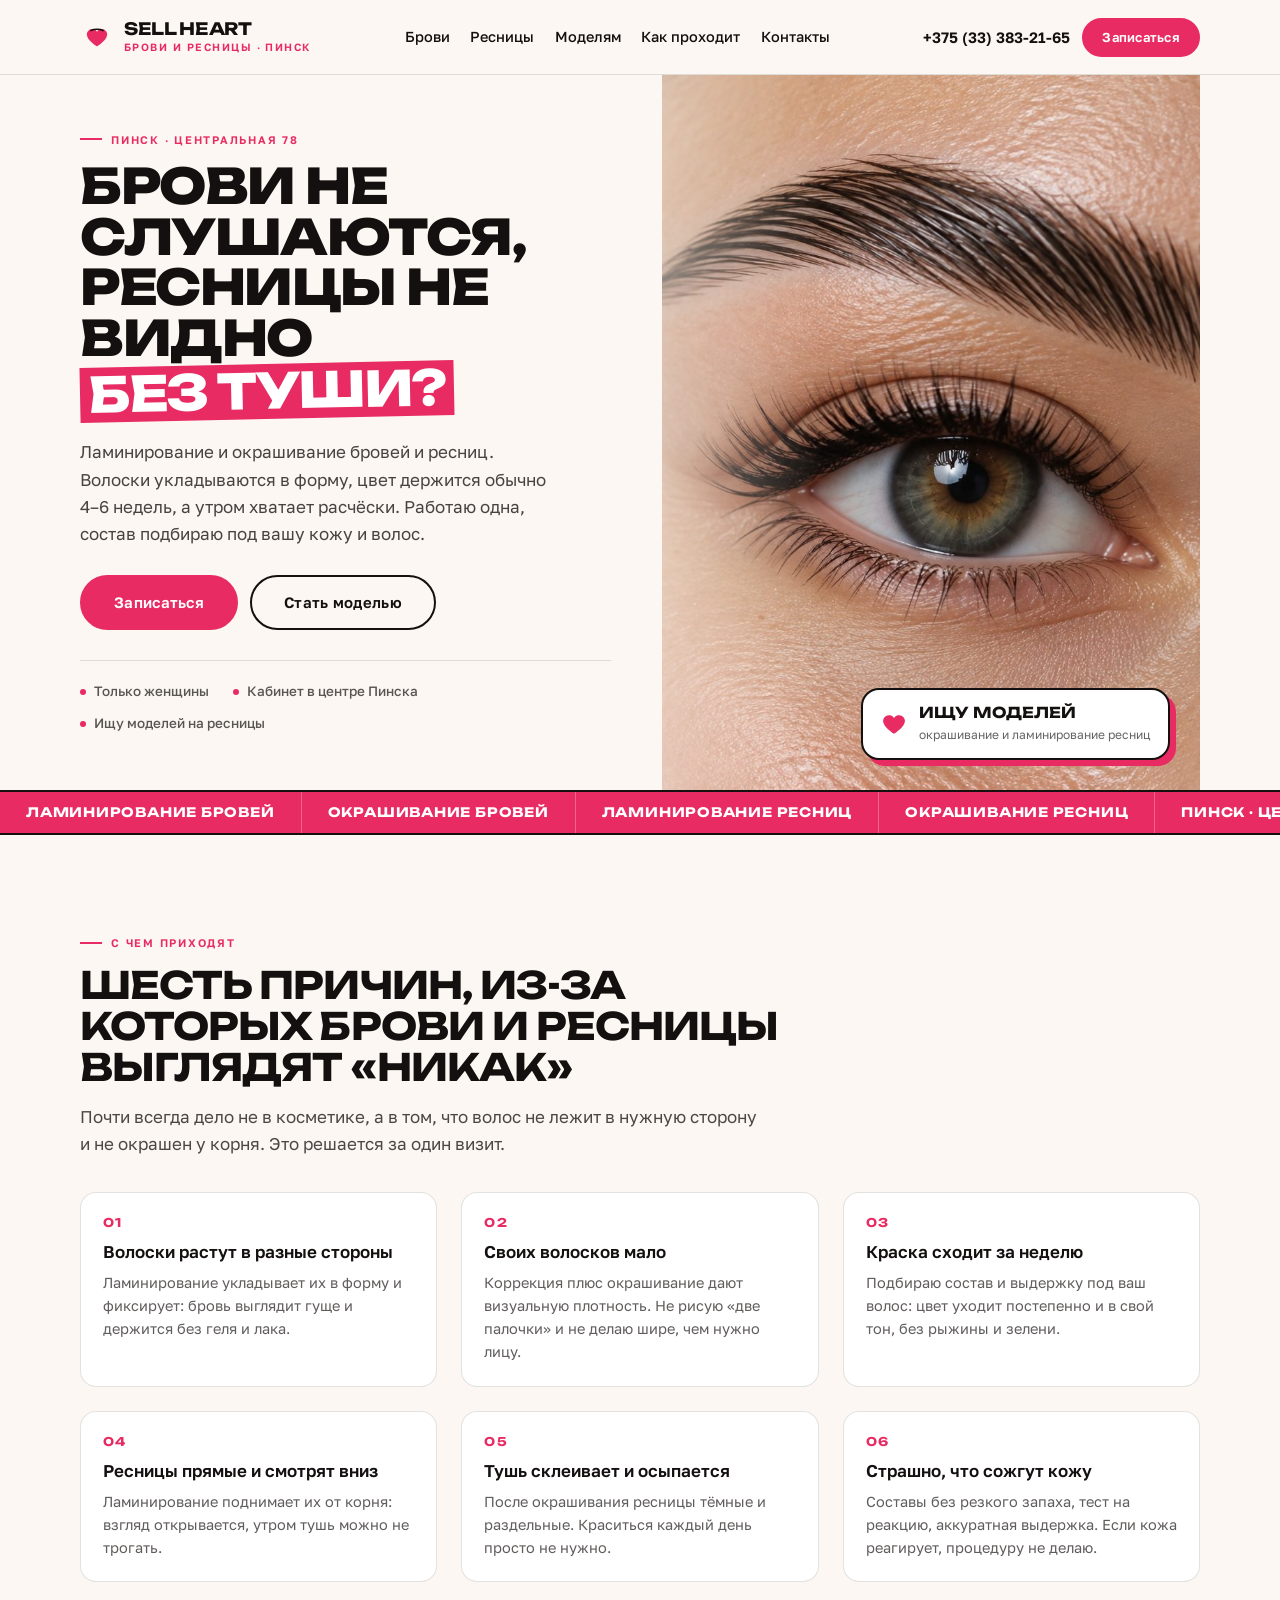
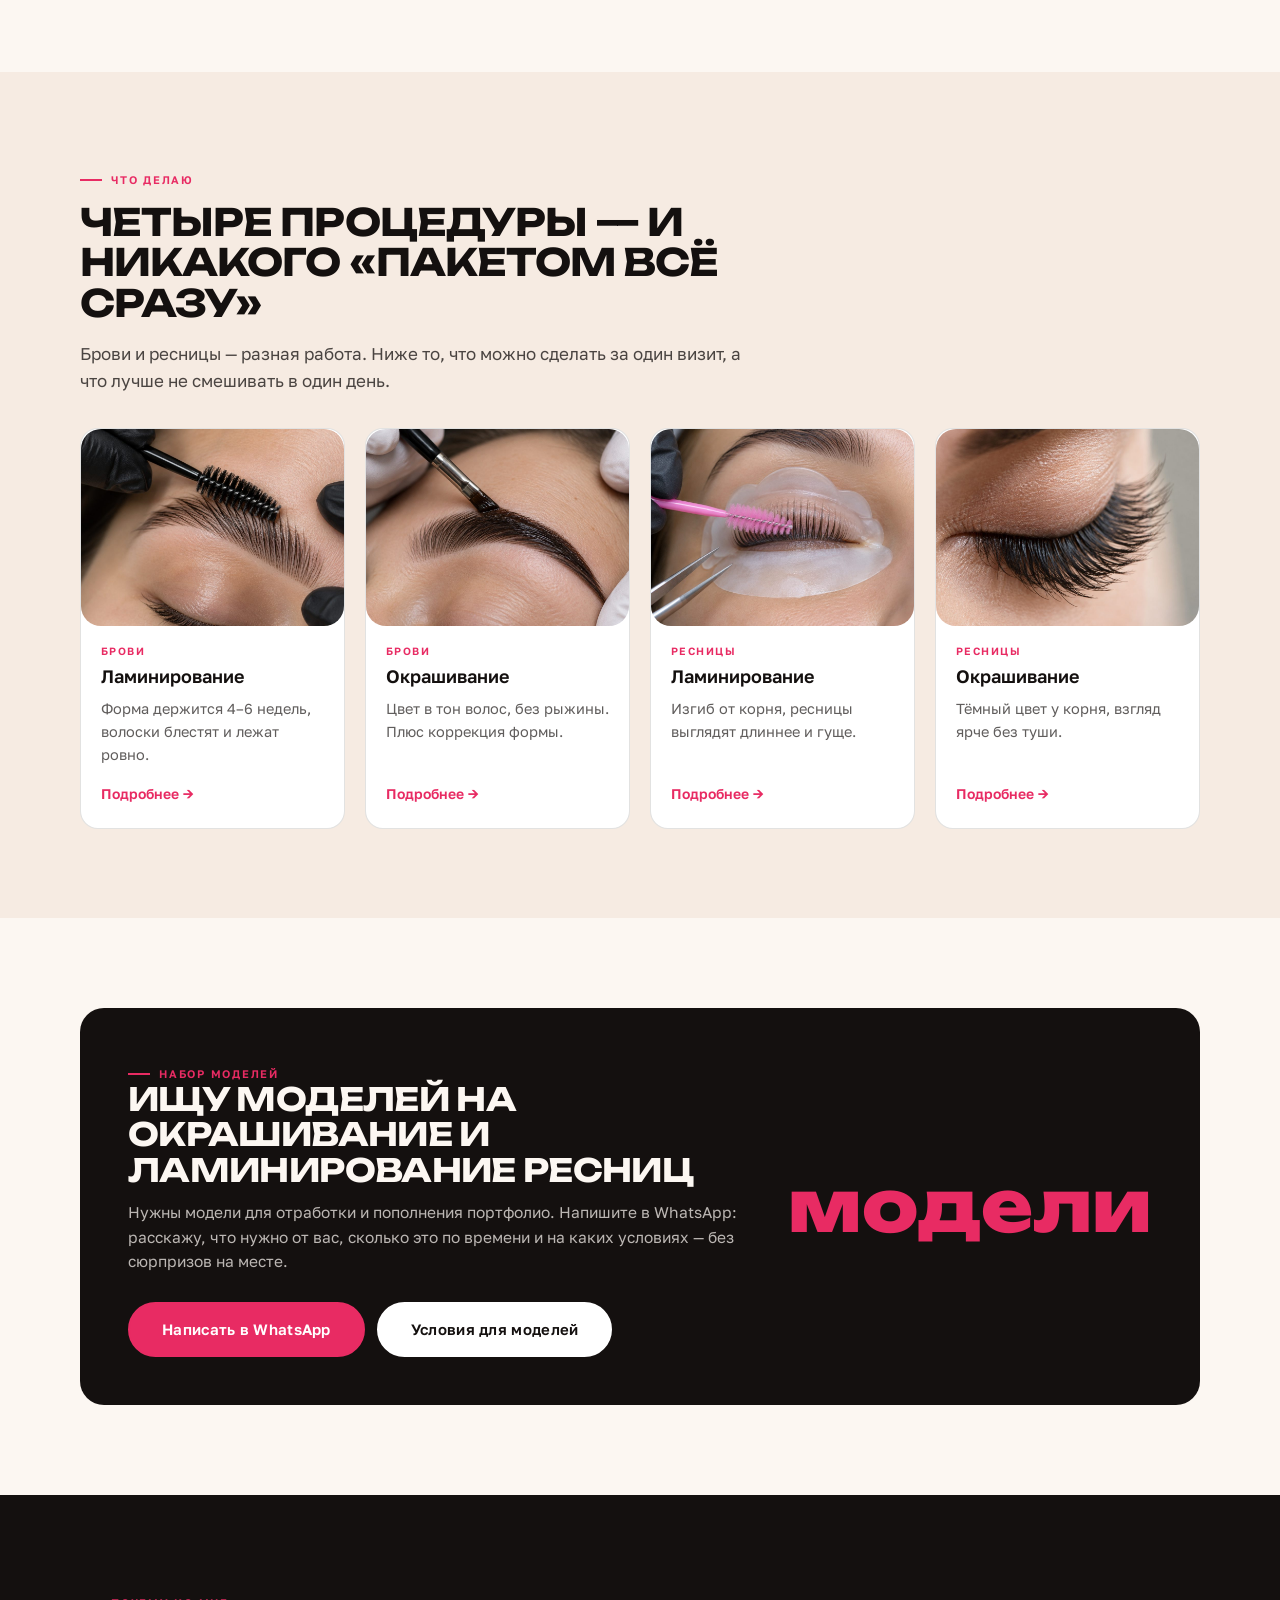
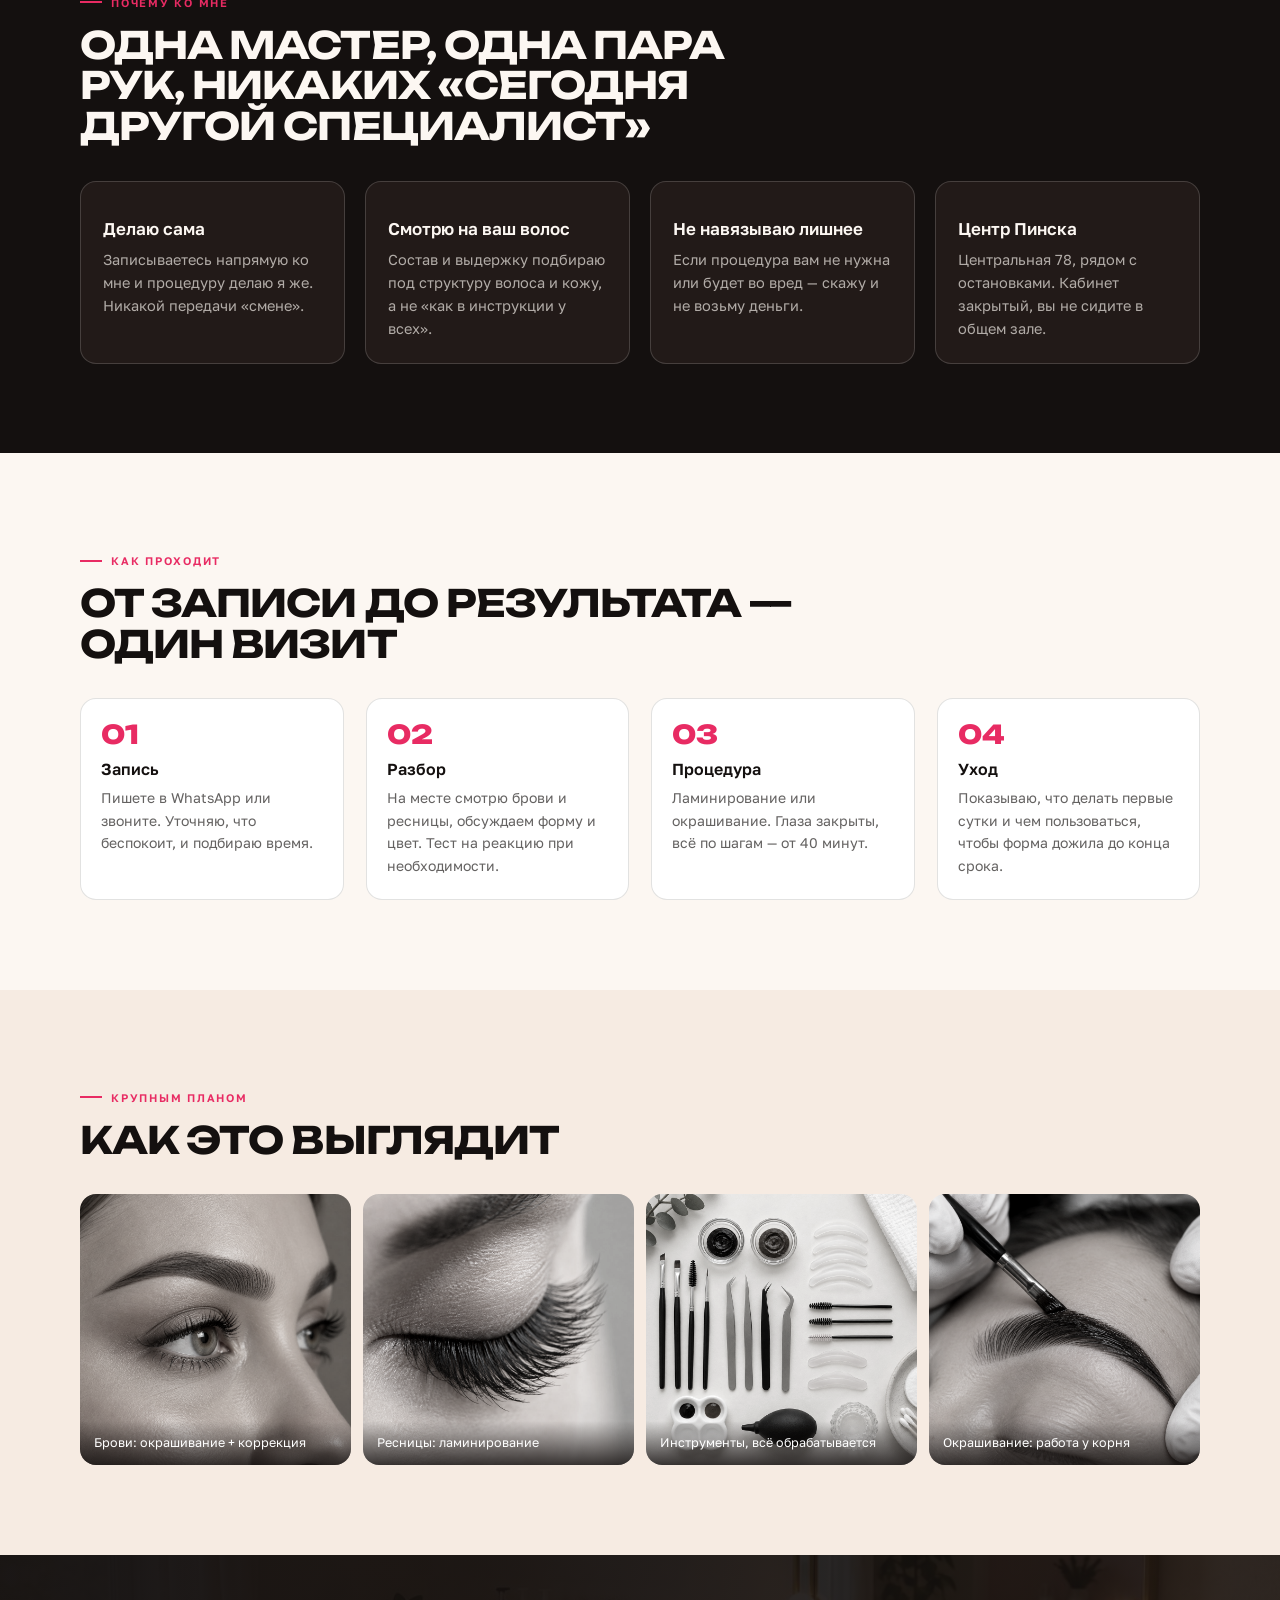
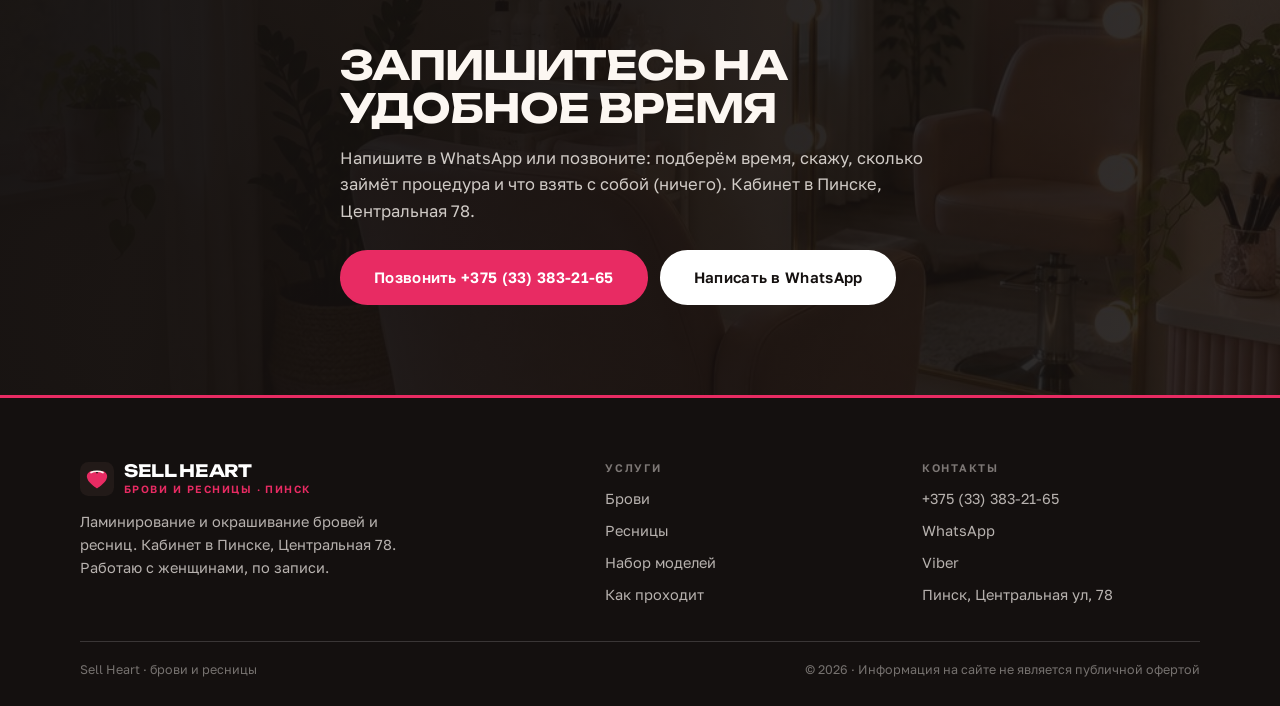
==== index.html @ 3dd67a6f "Сайт Sell Heart: брови и ресницы, 6 страниц" ====
<!doctype html>
<html lang="ru">
<head>
<meta charset="utf-8">
<meta name="viewport" content="width=device-width, initial-scale=1">
<title>Sell Heart — ламинирование и окрашивание бровей и ресниц в Пинске</title>
<meta name="description" content="Ламинирование и окрашивание бровей и ресниц в Пинске, Центральная 78. Ищу моделей на ресницы. Запись по телефону +375 (33) 383-21-65.">
<meta property="og:title" content="Sell Heart — ламинирование и окрашивание бровей и ресниц в Пинске">
<meta property="og:description" content="Ламинирование и окрашивание бровей и ресниц в Пинске, Центральная 78. Ищу моделей на ресницы. Запись по телефону +375 (33) 383-21-65.">
<meta property="og:type" content="website">
<link rel="icon" href="assets/img/favicon.svg" type="image/svg+xml">
<link rel="stylesheet" href="assets/css/style.css?v=1">
</head>
<body>
<header class="site-head">
  <div class="wrap head-in">
    <a class="brand" href="index.html">
      <svg class="brand-mark" viewBox="0 0 40 40" aria-hidden="true">
        <rect width="40" height="40" rx="10" fill="#FCF7F2"/>
        <path d="M20 31s-9-5.6-11.1-10.8A6.2 6.2 0 0 1 20 13.7 6.2 6.2 0 0 1 31.1 20.2C29 25.4 20 31 20 31z" fill="#E82B63"/>
        <path d="M13 12.4c3.6-2 10.4-2 14 0" stroke="#14100F" stroke-width="2" stroke-linecap="round" fill="none"/>
      </svg>
      <span class="brand-txt"><b>Sell Heart</b><span>брови и ресницы · Пинск</span></span>
    </a>
    <nav class="nav" id="nav"><a href="brovi.html">Брови</a><a href="resnicy.html">Ресницы</a><a href="modeli.html">Моделям</a><a href="kak-prohodit.html">Как проходит</a><a href="kontakty.html">Контакты</a></nav>
    <div class="head-cta">
      <a class="head-phone" href="tel:+375333832165">+375 (33) 383-21-65</a>
      <a class="btn btn--sm" href="tel:+375333832165">Записаться</a>
      <button class="burger" id="burger" aria-label="Меню" aria-expanded="false"><span></span></button>
    </div>
  </div>
</header>
<section class="hero">
  <div class="wrap hero-in">
    <div class="hero-txt">
      <span class="kick">Пинск · Центральная 78</span>
      <h1>Брови не слушаются,<br>ресницы не видно <span class="hl">без туши?</span></h1>
      <p class="hero-sub">Ламинирование и окрашивание бровей и ресниц. Волоски укладываются в форму, цвет держится обычно 4–6 недель, а утром хватает расчёски. Работаю одна, состав подбираю под вашу кожу и волос.</p>
      <div class="btn-row">
        <a class="btn btn--lg" href="tel:+375333832165">Записаться</a>
        <a class="btn btn--lg btn--ghost" href="modeli.html">Стать моделью</a>
      </div>
      <div class="hero-facts">
        <span>Только женщины</span>
        <span>Кабинет в центре Пинска</span>
        <span>Ищу моделей на ресницы</span>
      </div>
    </div>
    <div class="hero-media">
      <img src="assets/img/hero-eye.jpg" alt="Ламинированные брови и окрашенные ресницы крупным планом" width="1024" height="1024">
      <div class="hero-badge"><svg viewBox="0 0 24 24" aria-hidden="true"><path d="M12 21s-7.5-4.7-9.3-9A5.2 5.2 0 0 1 12 6.5 5.2 5.2 0 0 1 21.3 12c-1.8 4.3-9.3 9-9.3 9z" fill="#E82B63"/></svg><div><b>Ищу моделей</b><span>окрашивание и ламинирование ресниц</span></div></div>
    </div>
  </div>
</section>

<div class="marquee"><div class="marquee-track"><span>Ламинирование бровей</span><span>Окрашивание бровей</span><span>Ламинирование ресниц</span><span>Окрашивание ресниц</span><span>Пинск · Центральная 78</span><span>Набор моделей</span><span>Ламинирование бровей</span><span>Окрашивание бровей</span><span>Ламинирование ресниц</span><span>Окрашивание ресниц</span><span>Пинск · Центральная 78</span><span>Набор моделей</span></div></div>

<section class="sec">
  <div class="wrap">
    <div class="sec-head rv">
      <span class="kick">С чем приходят</span>
      <h2 class="stitle">Шесть причин, из-за которых брови и ресницы выглядят «никак»</h2>
      <p class="lead">Почти всегда дело не в косметике, а в том, что волос не лежит в нужную сторону и не окрашен у корня. Это решается за один визит.</p>
    </div>
    <div class="g3 mt-l">
      <article class="sym rv"><div class="n">01</div><h3>Волоски растут в разные стороны</h3><p>Ламинирование укладывает их в форму и фиксирует: бровь выглядит гуще и держится без геля и лака.</p></article>
      <article class="sym rv"><div class="n">02</div><h3>Своих волосков мало</h3><p>Коррекция плюс окрашивание дают визуальную плотность. Не рисую «две палочки» и не делаю шире, чем нужно лицу.</p></article>
      <article class="sym rv"><div class="n">03</div><h3>Краска сходит за неделю</h3><p>Подбираю состав и выдержку под ваш волос: цвет уходит постепенно и в свой тон, без рыжины и зелени.</p></article>
      <article class="sym rv"><div class="n">04</div><h3>Ресницы прямые и смотрят вниз</h3><p>Ламинирование поднимает их от корня: взгляд открывается, утром тушь можно не трогать.</p></article>
      <article class="sym rv"><div class="n">05</div><h3>Тушь склеивает и осыпается</h3><p>После окрашивания ресницы тёмные и раздельные. Краситься каждый день просто не нужно.</p></article>
      <article class="sym rv"><div class="n">06</div><h3>Страшно, что сожгут кожу</h3><p>Составы без резкого запаха, тест на реакцию, аккуратная выдержка. Если кожа реагирует, процедуру не делаю.</p></article>
    </div>
  </div>
</section>

<section class="sec sec--paper">
  <div class="wrap">
    <div class="sec-head rv">
      <span class="kick">Что делаю</span>
      <h2 class="stitle">Четыре процедуры — и никакого «пакетом всё сразу»</h2>
      <p class="lead">Брови и ресницы — разная работа. Ниже то, что можно сделать за один визит, а что лучше не смешивать в один день.</p>
    </div>
    <div class="g4 mt-l">
      <article class="card rv">
        <div class="ph"><img src="assets/img/brow-comb.jpg" alt="Ламинирование бровей: волоски укладывают щёточкой" width="1024" height="1024" loading="lazy"></div>
        <div class="body"><span class="tag">Брови</span><h3>Ламинирование</h3><p>Форма держится 4–6 недель, волоски блестят и лежат ровно.</p><a class="more" href="brovi.html">Подробнее</a></div>
      </article>
      <article class="card rv">
        <div class="ph"><img src="assets/img/tint.jpg" alt="Окрашивание бровей кисточкой" width="1024" height="1024" loading="lazy"></div>
        <div class="body"><span class="tag">Брови</span><h3>Окрашивание</h3><p>Цвет в тон волос, без рыжины. Плюс коррекция формы.</p><a class="more" href="brovi.html">Подробнее</a></div>
      </article>
      <article class="card rv">
        <div class="ph"><img src="assets/img/lash-pads.jpg" alt="Ламинирование ресниц на силиконовых валиках" width="1024" height="1024" loading="lazy"></div>
        <div class="body"><span class="tag">Ресницы</span><h3>Ламинирование</h3><p>Изгиб от корня, ресницы выглядят длиннее и гуще.</p><a class="more" href="resnicy.html">Подробнее</a></div>
      </article>
      <article class="card rv">
        <div class="ph"><img src="assets/img/lash-macro.jpg" alt="Окрашенные ресницы крупным планом" width="1024" height="1024" loading="lazy"></div>
        <div class="body"><span class="tag">Ресницы</span><h3>Окрашивание</h3><p>Тёмный цвет у корня, взгляд ярче без туши.</p><a class="more" href="resnicy.html">Подробнее</a></div>
      </article>
    </div>
  </div>
</section>

<section class="sec">
  <div class="wrap">
    <div class="band rv">
      <div>
        <span class="kick">Набор моделей</span>
        <h2>Ищу моделей на окрашивание и ламинирование ресниц</h2>
        <p>Нужны модели для отработки и пополнения портфолио. Напишите в WhatsApp: расскажу, что нужно от вас, сколько это по времени и на каких условиях — без сюрпризов на месте.</p>
        <div class="btn-row"><a class="btn btn--lg" href="https://wa.me/375333832165">Написать в WhatsApp</a><a class="btn btn--lg btn--light" href="modeli.html">Условия для моделей</a></div>
      </div>
      <div class="big">модели</div>
    </div>
  </div>
</section>

<section class="sec sec--ink">
  <div class="wrap">
    <div class="sec-head rv">
      <span class="kick">Почему ко мне</span>
      <h2 class="stitle">Одна мастер, одна пара рук, никаких «сегодня другой специалист»</h2>
    </div>
    <div class="g4 mt-l">
      <article class="sym rv"><h3>Делаю сама</h3><p>Записываетесь напрямую ко мне и процедуру делаю я же. Никакой передачи «смене».</p></article>
      <article class="sym rv"><h3>Смотрю на ваш волос</h3><p>Состав и выдержку подбираю под структуру волоса и кожу, а не «как в инструкции у всех».</p></article>
      <article class="sym rv"><h3>Не навязываю лишнее</h3><p>Если процедура вам не нужна или будет во вред — скажу и не возьму деньги.</p></article>
      <article class="sym rv"><h3>Центр Пинска</h3><p>Центральная 78, рядом с остановками. Кабинет закрытый, вы не сидите в общем зале.</p></article>
    </div>
  </div>
</section>

<section class="sec">
  <div class="wrap">
    <div class="sec-head rv">
      <span class="kick">Как проходит</span>
      <h2 class="stitle">От записи до результата — один визит</h2>
    </div>
    <div class="steps">
      <div class="step rv"><div class="n">01</div><h3>Запись</h3><p>Пишете в WhatsApp или звоните. Уточняю, что беспокоит, и подбираю время.</p></div>
      <div class="step rv"><div class="n">02</div><h3>Разбор</h3><p>На месте смотрю брови и ресницы, обсуждаем форму и цвет. Тест на реакцию при необходимости.</p></div>
      <div class="step rv"><div class="n">03</div><h3>Процедура</h3><p>Ламинирование или окрашивание. Глаза закрыты, всё по шагам — от 40 минут.</p></div>
      <div class="step rv"><div class="n">04</div><h3>Уход</h3><p>Показываю, что делать первые сутки и чем пользоваться, чтобы форма дожила до конца срока.</p></div>
    </div>
  </div>
</section>

<section class="sec sec--paper">
  <div class="wrap">
    <div class="sec-head rv">
      <span class="kick">Крупным планом</span>
      <h2 class="stitle">Как это выглядит</h2>
    </div>
    <div class="gal mt-l">
      <figure class="rv"><img src="assets/img/brow-side.jpg" alt="Оформленные брови" width="1024" height="1024" loading="lazy"><figcaption>Брови: окрашивание + коррекция</figcaption></figure>
      <figure class="rv"><img src="assets/img/lash-macro.jpg" alt="Ресницы после ламинирования" width="1024" height="1024" loading="lazy"><figcaption>Ресницы: ламинирование</figcaption></figure>
      <figure class="rv"><img src="assets/img/tools.jpg" alt="Инструменты для бровей и ресниц" width="1024" height="1024" loading="lazy"><figcaption>Инструменты, всё обрабатывается</figcaption></figure>
      <figure class="rv"><img src="assets/img/tint.jpg" alt="Нанесение краски на брови" width="1024" height="1024" loading="lazy"><figcaption>Окрашивание: работа у корня</figcaption></figure>
    </div>
  </div>
</section>
<section class="cta">
  <div class="bg"><img src="assets/img/studio.jpg" alt="Кабинет Sell Heart в Пинске" width="1024" height="1024" loading="lazy"></div>
  <div class="wrap cta-in">
    <h2>Запишитесь на удобное время</h2>
    <p>Напишите в WhatsApp или позвоните: подберём время, скажу, сколько займёт процедура и что взять с собой (ничего). Кабинет в Пинске, Центральная 78.</p>
    <div class="btn-row">
      <a class="btn btn--lg" href="tel:+375333832165">Позвонить +375 (33) 383-21-65</a>
      <a class="btn btn--lg btn--light" href="https://wa.me/375333832165">Написать в WhatsApp</a>
    </div>
  </div>
</section>
<footer class="site-foot">
  <div class="wrap">
    <div class="foot-grid">
      <div>
        <a class="brand" href="index.html">
          <svg class="brand-mark" viewBox="0 0 40 40" aria-hidden="true">
            <rect width="40" height="40" rx="10" fill="#221A18"/>
            <path d="M20 31s-9-5.6-11.1-10.8A6.2 6.2 0 0 1 20 13.7 6.2 6.2 0 0 1 31.1 20.2C29 25.4 20 31 20 31z" fill="#E82B63"/>
            <path d="M13 12.4c3.6-2 10.4-2 14 0" stroke="#FCF7F2" stroke-width="2" stroke-linecap="round" fill="none"/>
          </svg>
          <span class="brand-txt"><b>Sell Heart</b><span>брови и ресницы · Пинск</span></span>
        </a>
        <p class="foot-about">Ламинирование и окрашивание бровей и ресниц. Кабинет в Пинске, Центральная 78. Работаю с женщинами, по записи.</p>
      </div>
      <div>
        <h4>Услуги</h4>
        <div class="foot-links">
          <a href="brovi.html">Брови</a>
          <a href="resnicy.html">Ресницы</a>
          <a href="modeli.html">Набор моделей</a>
          <a href="kak-prohodit.html">Как проходит</a>
        </div>
      </div>
      <div>
        <h4>Контакты</h4>
        <div class="foot-links">
          <a href="tel:+375333832165">+375 (33) 383-21-65</a>
          <a href="https://wa.me/375333832165">WhatsApp</a>
          <a href="viber://chat?number=%2B375333832165">Viber</a>
          <a href="kontakty.html">Пинск, Центральная ул, 78</a>
        </div>
      </div>
    </div>
    <div class="foot-bottom">
      <span>Sell Heart · брови и ресницы</span>
      <span>© <span data-year>2026</span> · Информация на сайте не является публичной офертой</span>
    </div>
  </div>
</footer>
<script src="assets/js/app.js?v=1"></script>
</body>
</html>
---- assets/css/style.css ----
@import url('https://fonts.googleapis.com/css2?family=Unbounded:wght@500;700;800&family=Golos+Text:wght@400;500;600;700&display=swap');

:root{
  --ink:#14100F;
  --ink-2:#221A18;
  --cream:#FCF7F2;
  --paper:#F6EBE2;
  --pink:#E82B63;
  --pink-d:#C41F52;
  --pink-l:#FFD9E4;
  --line:rgba(20,16,15,.12);
  --line-w:rgba(255,255,255,.16);
  --disp:'Unbounded',system-ui,sans-serif;
  --txt:'Golos Text',system-ui,-apple-system,sans-serif;
  --wrap:1200px;
}
*,*::before,*::after{box-sizing:border-box}
html{-webkit-text-size-adjust:100%;scroll-behavior:smooth}
body{margin:0;background:var(--cream);color:var(--ink);font:400 16.5px/1.6 var(--txt);-webkit-font-smoothing:antialiased}
img{max-width:100%;display:block}
a{color:inherit;text-decoration:none}
button{font:inherit;cursor:pointer}
h1,h2,h3,h4,p,figure{margin:0}
.wrap{width:100%;max-width:var(--wrap);margin:0 auto;padding:0 clamp(16px,4vw,40px)}
.small{font-size:14px;color:rgba(20,16,15,.62)}
.mt-s{margin-top:12px}.mt-m{margin-top:22px}.mt-l{margin-top:34px}
.center{text-align:center}

/* ---------- шапка ---------- */
.site-head{position:sticky;top:0;z-index:80;background:rgba(252,247,242,.94);backdrop-filter:blur(10px);border-bottom:1px solid var(--line)}
.head-in{display:flex;align-items:center;gap:clamp(10px,2vw,28px);height:74px}
.brand{display:flex;align-items:center;gap:10px;flex:0 0 auto}
.brand-mark{width:34px;height:34px;flex:0 0 auto}
.brand-txt{display:flex;flex-direction:column;line-height:1.05}
.brand-txt b{font:700 17px/1 var(--disp);letter-spacing:-.02em;text-transform:uppercase}
.brand-txt span{font-size:10.5px;letter-spacing:.14em;text-transform:uppercase;color:var(--pink);font-weight:600;margin-top:5px}
.nav{display:flex;gap:clamp(10px,1.6vw,22px);margin-left:auto;font-size:14.5px;font-weight:500}
.nav a{position:relative;padding:6px 0;white-space:nowrap}
.nav a::after{content:'';position:absolute;left:0;right:100%;bottom:0;height:2px;background:var(--pink);transition:right .22s ease}
.nav a:hover::after,.nav a.is-active::after{right:0}
.nav a.is-active{color:var(--pink)}
.head-cta{display:flex;align-items:center;gap:12px;margin-left:auto}
.head-phone{font-weight:600;font-size:15px;white-space:nowrap}
.burger{display:none;width:44px;height:44px;border:1px solid var(--line);background:transparent;border-radius:50%;position:relative}
.burger span,.burger span::before,.burger span::after{position:absolute;left:50%;width:18px;height:2px;background:var(--ink);content:'';transform:translateX(-50%)}
.burger span{top:50%;margin-top:-1px}
.burger span::before{top:-6px}.burger span::after{top:6px}

/* ---------- кнопки ---------- */
.btn{display:inline-flex;align-items:center;justify-content:center;gap:9px;font:600 14px/1 var(--txt);letter-spacing:.02em;padding:15px 24px;border-radius:999px;border:2px solid var(--pink);background:var(--pink);color:#fff;transition:transform .16s ease,background .16s ease,color .16s ease}
.btn:hover{background:var(--pink-d);border-color:var(--pink-d);transform:translateY(-2px)}
.btn--ghost{background:transparent;color:var(--ink);border-color:var(--ink)}
.btn--ghost:hover{background:var(--ink);color:#fff}
.btn--lg{padding:18px 32px;font-size:15px}
.btn--sm{padding:11px 18px;font-size:13px}
.btn--light{background:#fff;color:var(--ink);border-color:#fff}
.btn--light:hover{background:var(--ink);border-color:var(--ink);color:#fff}

/* ---------- первый экран ---------- */
.hero{position:relative;background:var(--cream);overflow:hidden}
.hero-in{display:grid;grid-template-columns:1.04fr .96fr;min-height:min(78vh,660px)}
.hero-txt{display:flex;flex-direction:column;justify-content:center;padding:clamp(30px,4.6vw,62px) clamp(18px,4vw,54px) clamp(30px,4.6vw,56px) 0}
.hero-media{position:relative;overflow:hidden;background:var(--paper)}
.hero-media img{width:100%;height:100%;object-fit:cover;object-position:center 40%}
.hero-media::after{content:'';position:absolute;inset:0;background:linear-gradient(90deg,rgba(252,247,242,.5),rgba(252,247,242,0) 30%)}
.kick{display:inline-flex;align-items:center;gap:9px;font:600 11px/1 var(--txt);letter-spacing:.16em;text-transform:uppercase;color:var(--pink)}
.kick::before{content:'';width:22px;height:2px;background:var(--pink)}
.hero h1{font:800 clamp(1.75rem,4.1vw,3.05rem)/1.04 var(--disp);letter-spacing:-.03em;text-transform:uppercase;margin-top:16px}
.hl{background:var(--pink);color:#fff;padding:.04em .18em;display:inline-block;transform:rotate(-1.2deg)}
.hl-soft{background:var(--pink-l);padding:.02em .16em;display:inline-block}
.hero-sub{margin-top:20px;max-width:44ch;color:rgba(20,16,15,.78);font-size:17px}
.btn-row{display:flex;flex-wrap:wrap;gap:12px;margin-top:28px}
.hero-facts{display:flex;flex-wrap:wrap;gap:10px 24px;margin-top:30px;padding-top:20px;border-top:1px solid var(--line);font-size:13.5px;font-weight:500;color:rgba(20,16,15,.7)}
.hero-facts span{display:inline-flex;align-items:center;gap:8px}
.hero-facts span::before{content:'';width:6px;height:6px;border-radius:50%;background:var(--pink)}
.hero-badge{position:absolute;right:clamp(14px,3vw,30px);bottom:clamp(14px,3vw,30px);z-index:3;background:#fff;border:2px solid var(--ink);border-radius:18px;padding:14px 18px;display:flex;align-items:center;gap:12px;box-shadow:6px 6px 0 var(--pink)}
.hero-badge b{font:700 15px/1.15 var(--disp);text-transform:uppercase;display:block}
.hero-badge span{font-size:12px;color:rgba(20,16,15,.65);display:block;margin-top:4px}
.hero-badge svg{width:26px;height:26px;flex:0 0 auto}

/* ---------- бегущая строка ---------- */
.marquee{background:var(--pink);color:#fff;overflow:hidden;border-top:2px solid var(--ink);border-bottom:2px solid var(--ink)}
.marquee-track{display:flex;width:max-content;animation:slide 34s linear infinite}
.marquee span{font:700 13px/1 var(--disp);letter-spacing:.06em;text-transform:uppercase;padding:14px 26px;border-right:1px solid rgba(255,255,255,.28);white-space:nowrap}
@keyframes slide{to{transform:translateX(-50%)}}
@media (prefers-reduced-motion:reduce){.marquee-track{animation:none}}

/* ---------- секции ---------- */
.sec{padding:clamp(50px,7vw,96px) 0}
.sec--paper{background:var(--paper)}
.sec--ink{background:var(--ink);color:var(--cream)}
.sec--pink{background:var(--pink);color:#fff}
.sec-head{max-width:74ch}
.stitle{font:700 clamp(1.4rem,3.2vw,2.35rem)/1.08 var(--disp);letter-spacing:-.025em;text-transform:uppercase;margin-top:14px}
.lead{margin-top:16px;font-size:17px;color:rgba(20,16,15,.76);max-width:62ch}
.sec--ink .lead{color:rgba(252,247,242,.74)}
.sec--pink .lead{color:rgba(255,255,255,.9)}
.g2{display:grid;grid-template-columns:repeat(2,1fr);gap:clamp(14px,2vw,24px)}
.g3{display:grid;grid-template-columns:repeat(3,1fr);gap:clamp(14px,2vw,24px)}
.g4{display:grid;grid-template-columns:repeat(4,1fr);gap:clamp(12px,1.6vw,20px)}

/* карточки-симптомы */
.sym{position:relative;background:#fff;border:1px solid var(--line);border-radius:16px;padding:24px 22px 22px;transition:transform .18s ease,box-shadow .18s ease,border-color .18s ease}
.sym:hover{transform:translateY(-4px);box-shadow:8px 8px 0 var(--pink);border-color:var(--pink)}
.sym .n{font:700 12px/1 var(--disp);color:var(--pink);letter-spacing:.1em}
.sym h3{font:600 17px/1.25 var(--txt);margin-top:12px}
.sym p{margin-top:9px;font-size:14.5px;color:rgba(20,16,15,.68)}
.sec--ink .sym{background:var(--ink-2);border-color:var(--line-w);color:var(--cream)}
.sec--ink .sym p{color:rgba(252,247,242,.66)}
.sec--ink .sym:hover{box-shadow:8px 8px 0 var(--pink)}

/* карточки услуг с фото */
.card{background:#fff;border:1px solid var(--line);border-radius:18px;overflow:hidden;display:flex;flex-direction:column;transition:transform .18s ease,box-shadow .18s ease}
.card:hover{transform:translateY(-4px);box-shadow:10px 10px 0 var(--pink)}
.card .ph{aspect-ratio:4/3;overflow:hidden;background:var(--paper)}
.card .ph img{width:100%;height:100%;object-fit:cover;transition:transform .5s ease}
.card:hover .ph img{transform:scale(1.04)}
.card .body{padding:20px 20px 22px;display:flex;flex-direction:column;gap:9px;flex:1}
.card .tag{font:600 10.5px/1 var(--txt);letter-spacing:.14em;text-transform:uppercase;color:var(--pink)}
.card h3{font:600 18px/1.22 var(--txt)}
.card p{font-size:14.5px;color:rgba(20,16,15,.68)}
.card .more{margin-top:auto;padding-top:8px;font-weight:600;font-size:14px;color:var(--pink)}
.card .more::after{content:' →'}

/* список-карточка */
.list-card{background:#fff;border:1px solid var(--line);border-radius:18px;padding:26px 24px}
.list-card h3{font:700 18px/1.2 var(--disp);text-transform:uppercase;letter-spacing:-.01em}
.list-card ul{margin:14px 0 0;padding:0;list-style:none;display:flex;flex-direction:column;gap:11px}
.list-card li{position:relative;padding-left:26px;font-size:15px;color:rgba(20,16,15,.78)}
.list-card li::before{content:'';position:absolute;left:0;top:.45em;width:12px;height:12px;border-radius:50%;background:var(--pink-l);border:2px solid var(--pink)}
.sec--ink .list-card{background:var(--ink-2);border-color:var(--line-w);color:var(--cream)}
.sec--ink .list-card li{color:rgba(252,247,242,.78)}

/* split */
.split{display:grid;grid-template-columns:1fr 1fr;gap:clamp(20px,3.4vw,46px);align-items:center}
.split--rev .ph{order:2}
.ph{border-radius:20px;overflow:hidden;background:var(--paper)}
.ph img{width:100%;height:100%;object-fit:cover}
.ph--tall{aspect-ratio:3/4}
.ph--sq{aspect-ratio:1/1}
.ph--wide{aspect-ratio:16/11}

/* строки характеристик */
.rows{margin-top:20px;border-top:1px solid var(--line)}
.row{display:grid;grid-template-columns:150px 1fr;gap:14px;padding:13px 0;border-bottom:1px solid var(--line);font-size:14.5px}
.row .t{font-weight:600;color:rgba(20,16,15,.5);text-transform:uppercase;font-size:11px;letter-spacing:.1em;padding-top:3px}
.row .d{color:rgba(20,16,15,.82)}
.sec--ink .rows,.sec--ink .row{border-color:var(--line-w)}
.sec--ink .row .d{color:rgba(252,247,242,.82)}

/* шаги */
.steps{display:grid;grid-template-columns:repeat(4,1fr);gap:clamp(12px,2vw,22px);margin-top:34px}
.step{background:#fff;border:1px solid var(--line);border-radius:16px;padding:22px 20px}
.step .n{font:800 26px/1 var(--disp);color:var(--pink)}
.step h3{font:600 16px/1.25 var(--txt);margin-top:12px}
.step p{font-size:14px;color:rgba(20,16,15,.66);margin-top:8px}

/* галерея */
.gal{display:grid;grid-template-columns:repeat(4,1fr);gap:12px}
.gal figure{position:relative;border-radius:16px;overflow:hidden;background:var(--paper)}
.gal img{width:100%;height:100%;object-fit:cover;aspect-ratio:1/1;filter:grayscale(.85) contrast(1.04);transition:filter .35s ease,transform .5s ease}
.gal figure:hover img{filter:none;transform:scale(1.03)}
.gal figcaption{position:absolute;left:0;right:0;bottom:0;padding:12px 14px;font-size:12.5px;color:#fff;background:linear-gradient(transparent,rgba(20,16,15,.82))}
.gal .wide{grid-column:span 2}
.gal .wide img{aspect-ratio:2/1}

/* полоса-призыв */
.band{background:var(--ink);color:var(--cream);border-radius:24px;padding:clamp(26px,4vw,48px);display:grid;grid-template-columns:1.3fr .7fr;gap:26px;align-items:center}
.band h2{font:700 clamp(1.3rem,2.8vw,2rem)/1.1 var(--disp);text-transform:uppercase;letter-spacing:-.02em}
.band p{margin-top:12px;color:rgba(252,247,242,.72);font-size:15.5px}
.band .big{font:800 clamp(2.6rem,6vw,4.4rem)/1 var(--disp);color:var(--pink);text-align:center}

/* cta */
.cta{position:relative;overflow:hidden;background:var(--ink);color:var(--cream)}
.cta .bg{position:absolute;inset:0}
.cta .bg img{width:100%;height:100%;object-fit:cover;opacity:.34}
.cta .bg::after{content:'';position:absolute;inset:0;background:linear-gradient(90deg,rgba(20,16,15,.92),rgba(20,16,15,.6))}
.cta-in{position:relative;z-index:2;padding:clamp(46px,7vw,92px) 0;max-width:60ch}
.cta h2{font:700 clamp(1.5rem,3.4vw,2.5rem)/1.06 var(--disp);text-transform:uppercase;letter-spacing:-.025em}
.cta p{margin-top:16px;color:rgba(252,247,242,.8);font-size:16.5px}
.cta .btn-row{margin-top:26px}
.cta-phone{display:inline-flex;align-items:center;gap:10px;margin-top:18px;font:700 18px/1 var(--disp)}

/* шапка внутренней страницы */
.page-head{background:var(--ink);color:var(--cream);padding:clamp(38px,5.5vw,72px) 0 clamp(32px,4.4vw,52px);border-bottom:3px solid var(--pink)}
.page-head h1{font:800 clamp(1.5rem,3.6vw,2.7rem)/1.06 var(--disp);letter-spacing:-.03em;text-transform:uppercase;margin-top:14px;max-width:24ch}
.page-head .lead{color:rgba(252,247,242,.76)}
.crumbs{display:flex;gap:8px;font-size:11.5px;letter-spacing:.14em;text-transform:uppercase;color:rgba(252,247,242,.45)}
.crumbs a:hover{color:#fff}
.crumbs span{color:rgba(252,247,242,.3)}

/* прайс-строки */
.prow{display:flex;justify-content:space-between;align-items:baseline;gap:16px;padding:17px 0;border-bottom:1px solid var(--line)}
.prow .nm{font-weight:500}
.prow .pp{font:700 15px/1 var(--disp);color:var(--pink);white-space:nowrap}
.prow .sub{display:block;font-size:13px;color:rgba(20,16,15,.55);margin-top:5px;font-weight:400}

/* футер */
.site-foot{background:var(--ink);color:rgba(252,247,242,.7);padding:clamp(38px,5vw,64px) 0 26px;border-top:3px solid var(--pink)}
.foot-grid{display:grid;grid-template-columns:1.4fr .8fr .8fr;gap:clamp(20px,3vw,40px)}
.site-foot .brand-txt b{color:#fff}
.site-foot h4{font:600 11px/1 var(--txt);letter-spacing:.16em;text-transform:uppercase;color:rgba(252,247,242,.45);margin-bottom:14px}
.foot-links{display:flex;flex-direction:column;gap:9px;font-size:14.5px}
.foot-links a:hover{color:#fff}
.foot-about{font-size:14.5px;margin-top:14px;max-width:36ch}
.foot-bottom{display:flex;flex-wrap:wrap;justify-content:space-between;gap:10px;margin-top:34px;padding-top:18px;border-top:1px solid var(--line-w);font-size:12.5px;color:rgba(252,247,242,.42)}

/* появление */
.rv{transform:translateY(14px);transition:transform .55s ease}
.rv.in{transform:none}
@media (prefers-reduced-motion:reduce){.rv{transform:none;transition:none}}

/* адаптив */
@media (max-width:1000px){
  .hero-in{grid-template-columns:1fr;min-height:0}
  .hero-media{order:-1;height:clamp(280px,46vh,420px)}
  .hero-media::after{background:linear-gradient(180deg,rgba(252,247,242,0),rgba(252,247,242,.35))}
  .hero-txt{padding:26px 0 34px}
  .hero-badge{bottom:auto;top:calc(clamp(280px,46vh,420px) - 34px);right:16px}
  .g3,.g4,.steps{grid-template-columns:repeat(2,1fr)}
  .split{grid-template-columns:1fr}
  .split--rev .ph{order:0}
  .band{grid-template-columns:1fr;text-align:left}
  .band .big{text-align:left}
  .gal{grid-template-columns:repeat(2,1fr)}
  .foot-grid{grid-template-columns:1fr 1fr}
  .nav{display:none}
  .burger{display:block}
  .head-phone{display:none}
  body.nav-open .nav{display:flex;position:fixed;inset:74px 0 auto;background:var(--cream);flex-direction:column;padding:22px clamp(16px,4vw,40px) 26px;gap:16px;border-bottom:2px solid var(--pink);z-index:70;font-size:17px}
}
@media (max-width:640px){
  .g2,.g3,.g4,.steps,.gal{grid-template-columns:1fr}
  .gal .wide{grid-column:span 1}
  .gal .wide img{aspect-ratio:4/3}
  .row{grid-template-columns:1fr;gap:4px}
  .foot-grid{grid-template-columns:1fr}
  .hero-facts{gap:8px 16px;font-size:12.5px}
  .btn--lg{padding:15px 22px;font-size:14px}
}
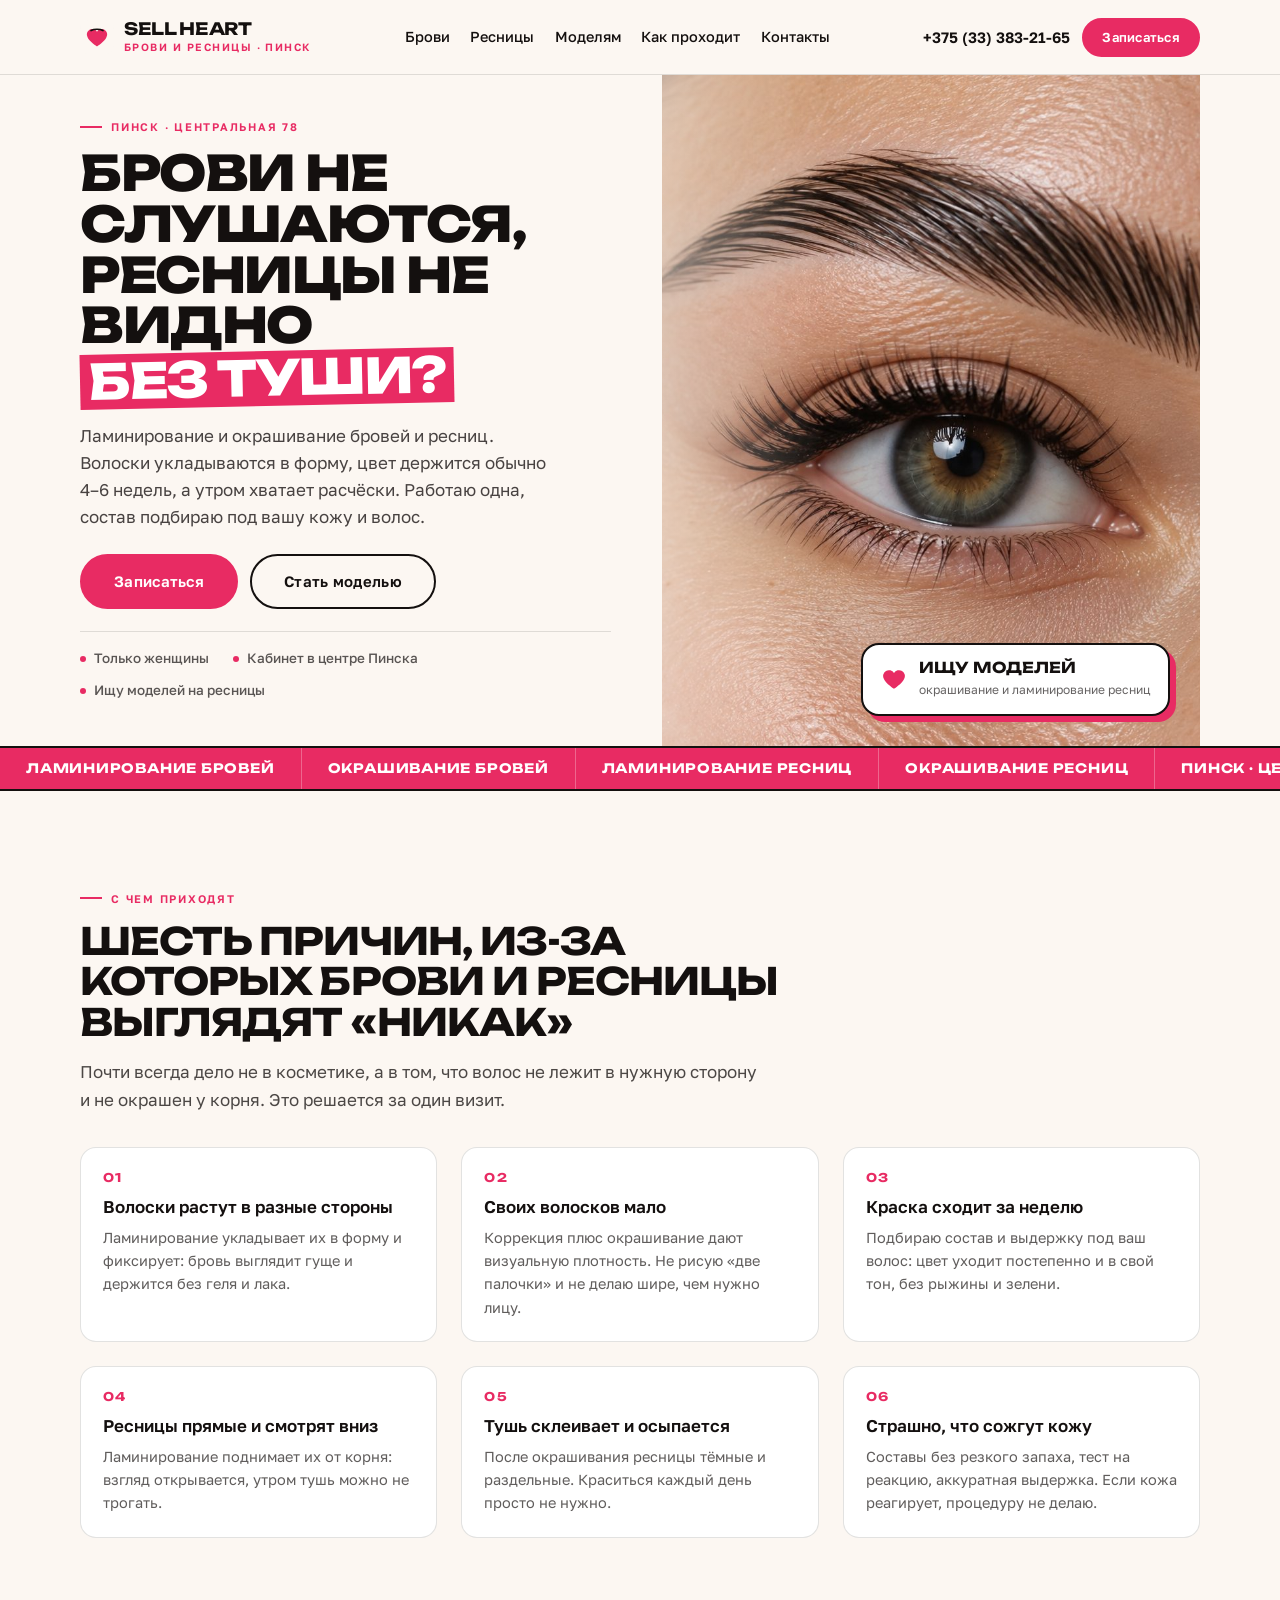
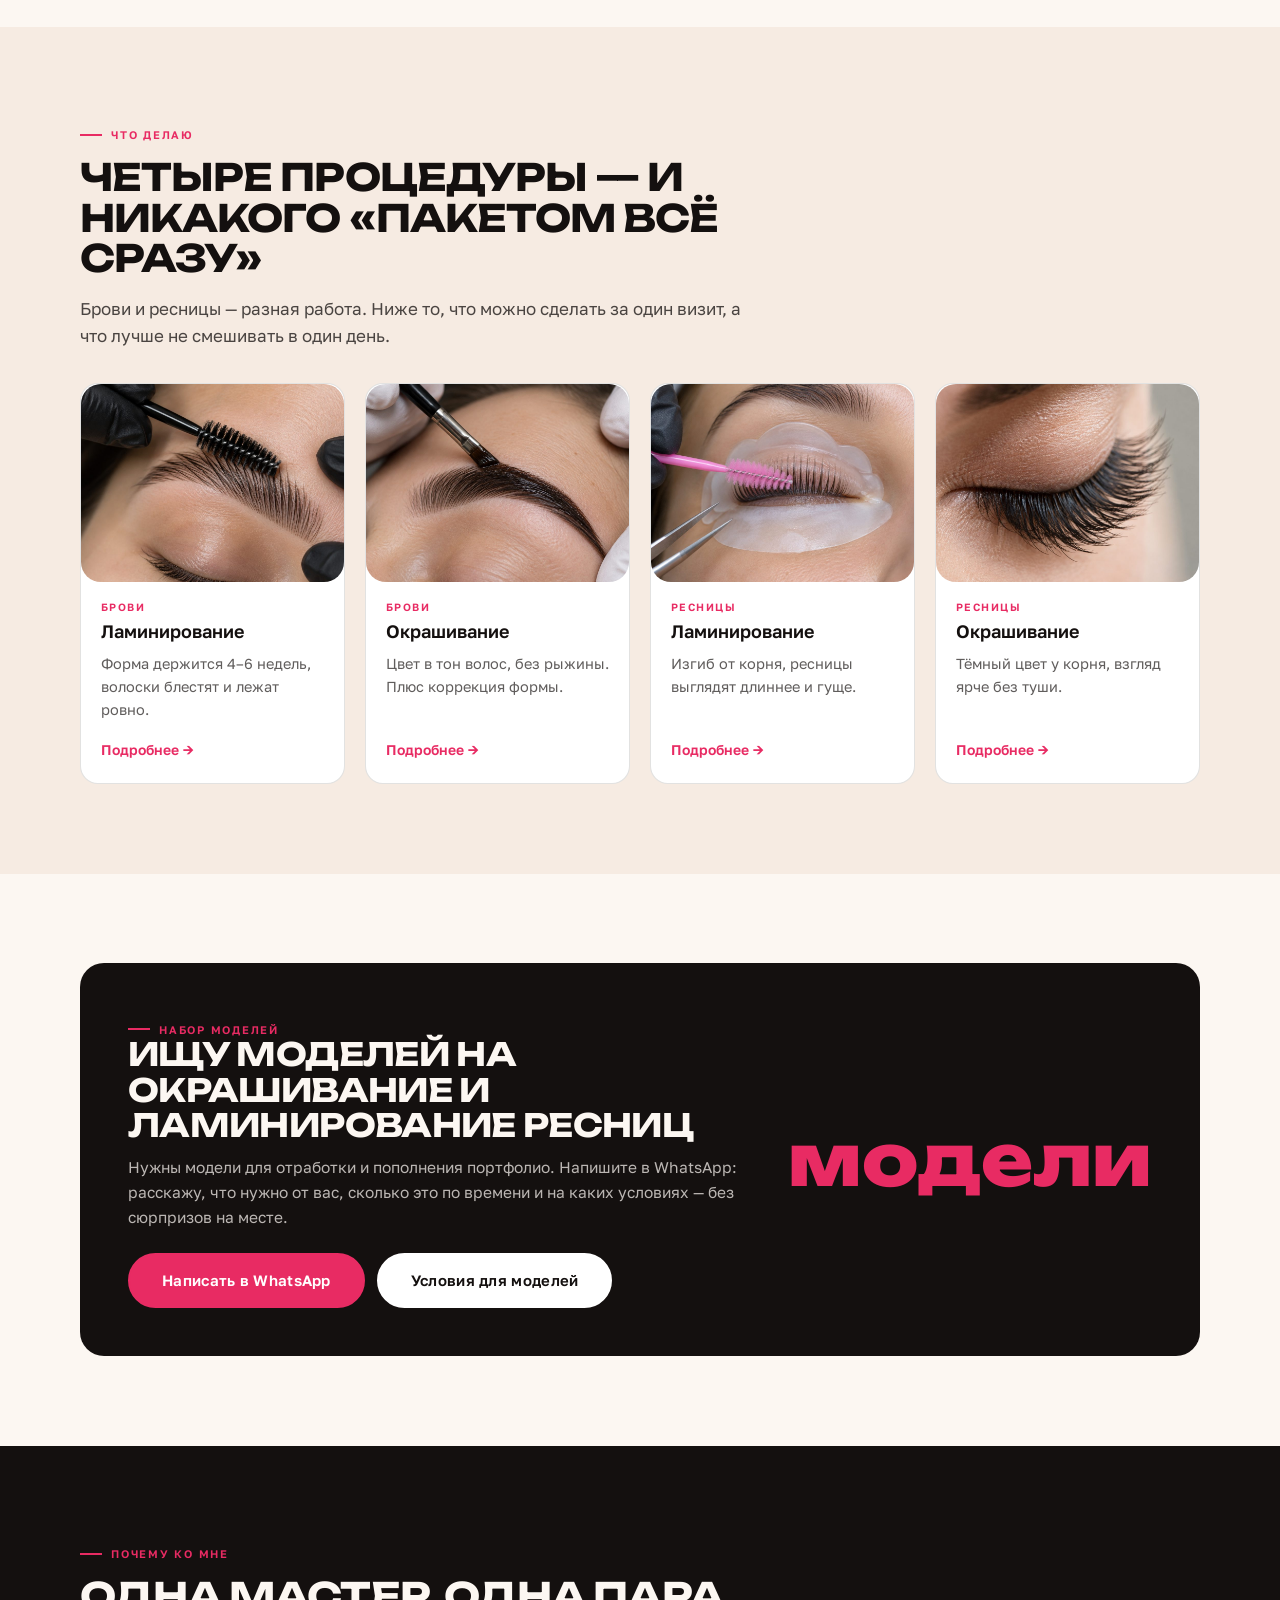
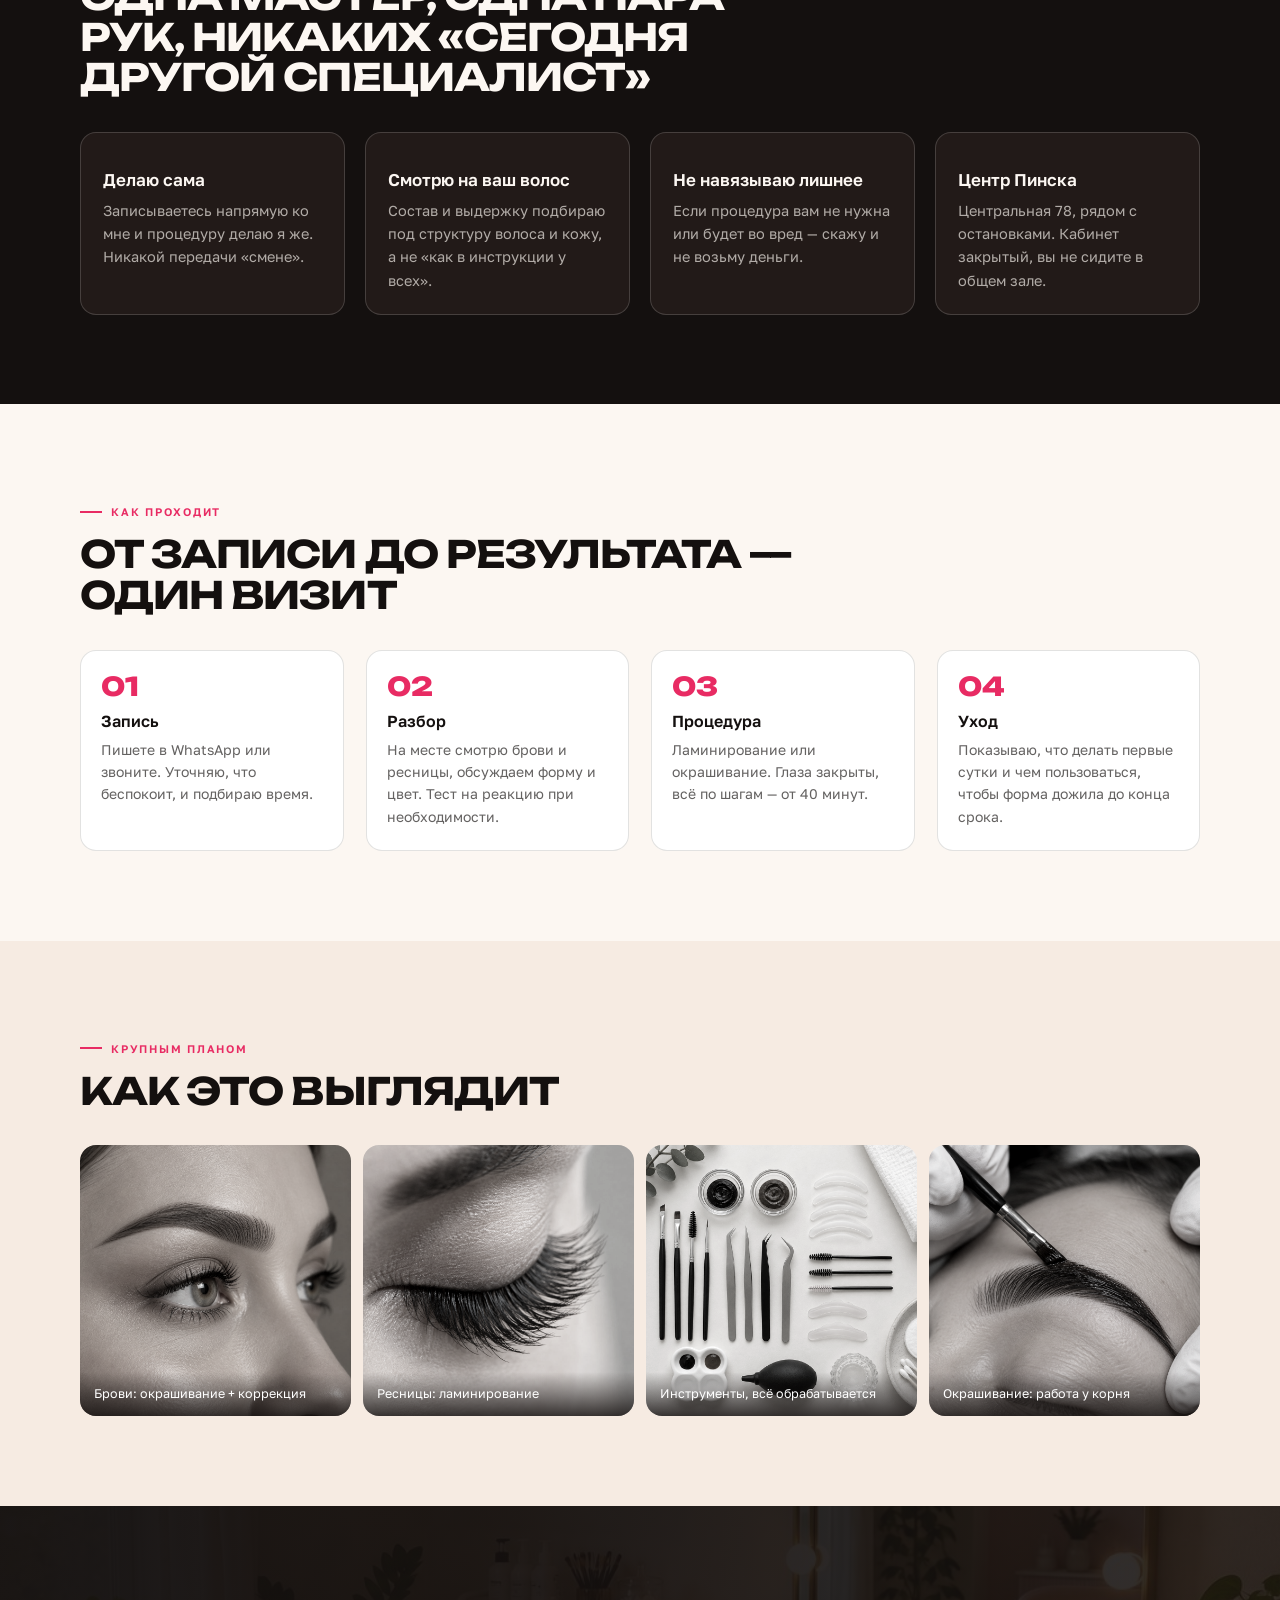
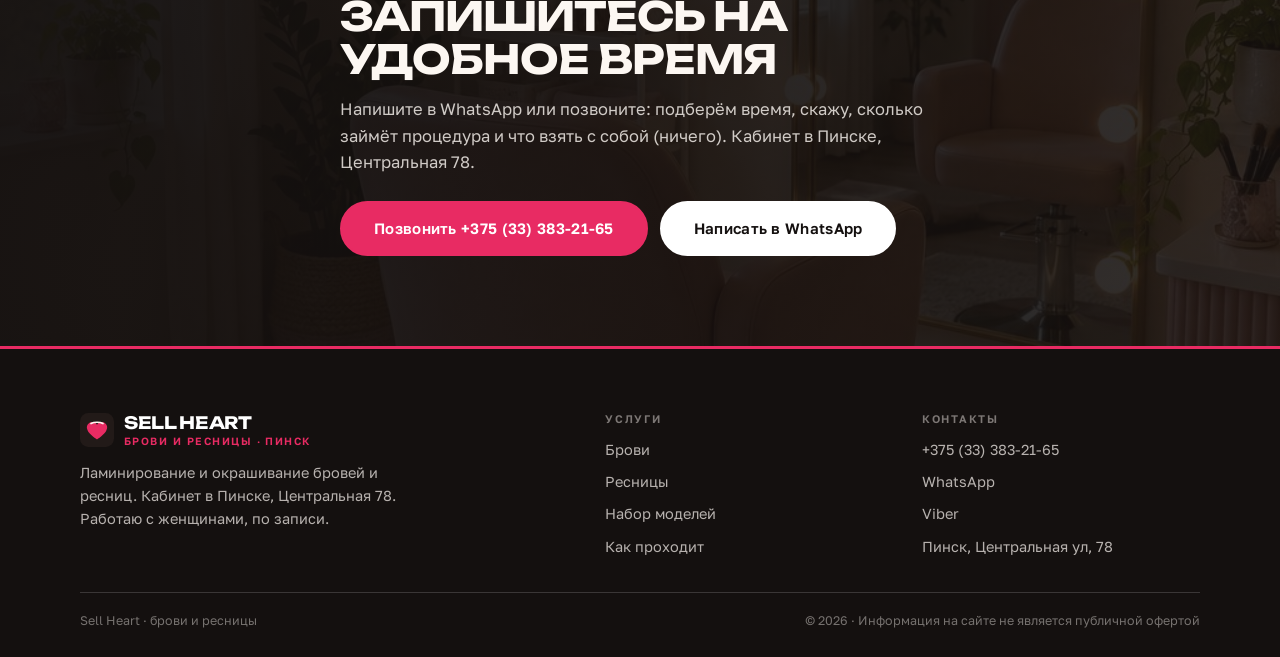
==== commit 75a0a86c: "Первый экран: кнопки и УТП над сгибом" ====
--- a/index.html
+++ b/index.html
@@ -9,7 +9,7 @@
 <meta property="og:description" content="Ламинирование и окрашивание бровей и ресниц в Пинске, Центральная 78. Ищу моделей на ресницы. Запись по телефону +375 (33) 383-21-65.">
 <meta property="og:type" content="website">
 <link rel="icon" href="assets/img/favicon.svg" type="image/svg+xml">
-<link rel="stylesheet" href="assets/css/style.css?v=1">
+<link rel="stylesheet" href="assets/css/style.css?v=2">
 </head>
 <body>
 <header class="site-head">
--- a/assets/css/style.css
+++ b/assets/css/style.css
@@ -58,8 +58,8 @@
 
 /* ---------- первый экран ---------- */
 .hero{position:relative;background:var(--cream);overflow:hidden}
-.hero-in{display:grid;grid-template-columns:1.04fr .96fr;min-height:min(78vh,660px)}
-.hero-txt{display:flex;flex-direction:column;justify-content:center;padding:clamp(30px,4.6vw,62px) clamp(18px,4vw,54px) clamp(30px,4.6vw,56px) 0}
+.hero-in{display:grid;grid-template-columns:1.04fr .96fr;min-height:min(70vh,600px)}
+.hero-txt{display:flex;flex-direction:column;justify-content:center;padding:clamp(24px,3.6vw,50px) clamp(18px,4vw,54px) clamp(24px,3.6vw,44px) 0}
 .hero-media{position:relative;overflow:hidden;background:var(--paper)}
 .hero-media img{width:100%;height:100%;object-fit:cover;object-position:center 40%}
 .hero-media::after{content:'';position:absolute;inset:0;background:linear-gradient(90deg,rgba(252,247,242,.5),rgba(252,247,242,0) 30%)}
@@ -68,9 +68,9 @@
 .hero h1{font:800 clamp(1.75rem,4.1vw,3.05rem)/1.04 var(--disp);letter-spacing:-.03em;text-transform:uppercase;margin-top:16px}
 .hl{background:var(--pink);color:#fff;padding:.04em .18em;display:inline-block;transform:rotate(-1.2deg)}
 .hl-soft{background:var(--pink-l);padding:.02em .16em;display:inline-block}
-.hero-sub{margin-top:20px;max-width:44ch;color:rgba(20,16,15,.78);font-size:17px}
-.btn-row{display:flex;flex-wrap:wrap;gap:12px;margin-top:28px}
-.hero-facts{display:flex;flex-wrap:wrap;gap:10px 24px;margin-top:30px;padding-top:20px;border-top:1px solid var(--line);font-size:13.5px;font-weight:500;color:rgba(20,16,15,.7)}
+.hero-sub{margin-top:16px;max-width:44ch;color:rgba(20,16,15,.78);font-size:17px}
+.btn-row{display:flex;flex-wrap:wrap;gap:12px;margin-top:24px}
+.hero-facts{display:flex;flex-wrap:wrap;gap:10px 24px;margin-top:22px;padding-top:16px;border-top:1px solid var(--line);font-size:13.5px;font-weight:500;color:rgba(20,16,15,.7)}
 .hero-facts span{display:inline-flex;align-items:center;gap:8px}
 .hero-facts span::before{content:'';width:6px;height:6px;border-radius:50%;background:var(--pink)}
 .hero-badge{position:absolute;right:clamp(14px,3vw,30px);bottom:clamp(14px,3vw,30px);z-index:3;background:#fff;border:2px solid var(--ink);border-radius:18px;padding:14px 18px;display:flex;align-items:center;gap:12px;box-shadow:6px 6px 0 var(--pink)}
